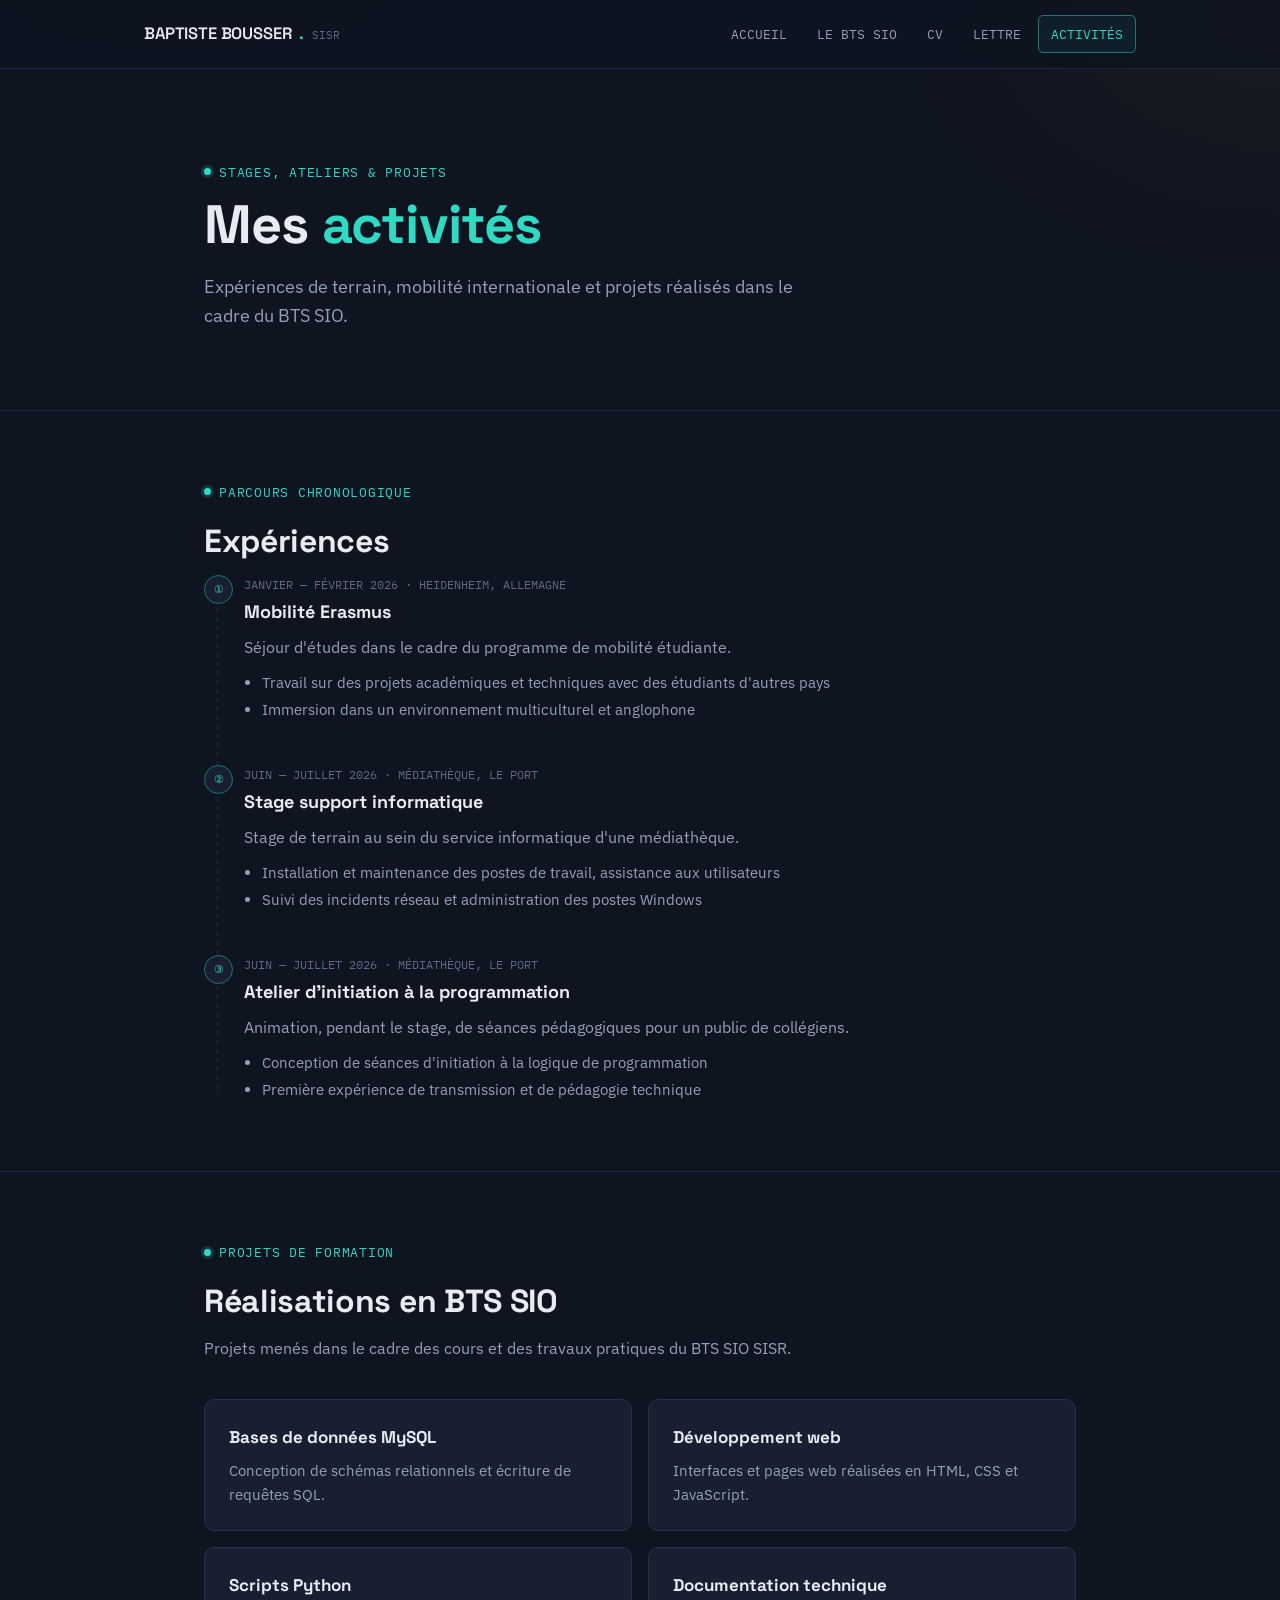
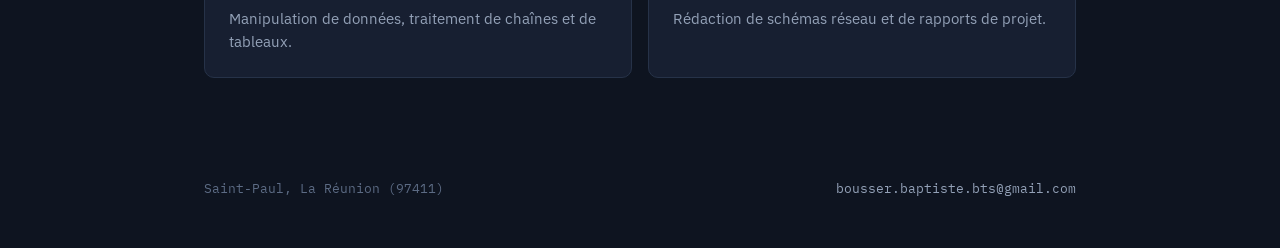
==== activites.html @ fcf5a65e "Add files via upload" ====
<!DOCTYPE html>
<html lang="fr">
<head>
<meta charset="UTF-8">
<meta name="viewport" content="width=device-width, initial-scale=1.0">
<title>Activités — Baptiste Bousser</title>
<link rel="stylesheet" href="style.css">
</head>
<body>

<header class="site-header">
  <div class="wrap">
    <a href="index.html" class="brand">BAPTISTE&nbsp;BOUSSER<span class="dot">.</span><small>SISR</small></a>
    <button class="navtoggle" aria-label="Ouvrir le menu">☰</button>
    <nav class="mainnav">
      <a href="index.html">ACCUEIL</a>
      <a href="bts.html">LE BTS SIO</a>
      <a href="cv.html">CV</a>
      <a href="lettre.html">LETTRE</a>
      <a href="activites.html">ACTIVITÉS</a>
    </nav>
  </div>
</header>

<main>
  <section class="hero" style="padding-bottom:50px;">
    <div class="wrap">
      <p class="eyebrow">STAGES, ATELIERS & PROJETS</p>
      <h1>Mes <em>activités</em></h1>
      <p class="lede">Expériences de terrain, mobilité internationale et projets réalisés dans le cadre du BTS SIO.</p>
    </div>
  </section>

  <section>
    <div class="wrap">
      <p class="eyebrow">PARCOURS CHRONOLOGIQUE</p>
      <h2 class="h-title">Expériences</h2>
      <div class="trace">
        <div class="hop" data-hop="①">
          <div class="hop-meta">JANVIER — FÉVRIER 2026 · HEIDENHEIM, ALLEMAGNE</div>
          <h3>Mobilité Erasmus</h3>
          <p style="color:var(--text-dim); margin:0 0 6px;">Séjour d'études dans le cadre du programme de mobilité étudiante.</p>
          <ul>
            <li>Travail sur des projets académiques et techniques avec des étudiants d'autres pays</li>
            <li>Immersion dans un environnement multiculturel et anglophone</li>
          </ul>
        </div>
        <div class="hop" data-hop="②">
          <div class="hop-meta">JUIN — JUILLET 2026 · MÉDIATHÈQUE, LE PORT</div>
          <h3>Stage support informatique</h3>
          <p style="color:var(--text-dim); margin:0 0 6px;">Stage de terrain au sein du service informatique d'une médiathèque.</p>
          <ul>
            <li>Installation et maintenance des postes de travail, assistance aux utilisateurs</li>
            <li>Suivi des incidents réseau et administration des postes Windows</li>
          </ul>
        </div>
        <div class="hop" data-hop="③">
          <div class="hop-meta">JUIN — JUILLET 2026 · MÉDIATHÈQUE, LE PORT</div>
          <h3>Atelier d'initiation à la programmation</h3>
          <p style="color:var(--text-dim); margin:0 0 6px;">Animation, pendant le stage, de séances pédagogiques pour un public de collégiens.</p>
          <ul>
            <li>Conception de séances d'initiation à la logique de programmation</li>
            <li>Première expérience de transmission et de pédagogie technique</li>
          </ul>
        </div>
      </div>
    </div>
  </section>

  <section style="border-bottom:none;">
    <div class="wrap">
      <p class="eyebrow">PROJETS DE FORMATION</p>
      <h2 class="h-title">Réalisations en BTS SIO</h2>
      <p class="h-sub">Projets menés dans le cadre des cours et des travaux pratiques du BTS SIO SISR.</p>
      <div class="grid">
        <div class="card">
          <h3>Bases de données MySQL</h3>
          <p>Conception de schémas relationnels et écriture de requêtes SQL.</p>
        </div>
        <div class="card">
          <h3>Développement web</h3>
          <p>Interfaces et pages web réalisées en HTML, CSS et JavaScript.</p>
        </div>
        <div class="card">
          <h3>Scripts Python</h3>
          <p>Manipulation de données, traitement de chaînes et de tableaux.</p>
        </div>
        <div class="card">
          <h3>Documentation technique</h3>
          <p>Rédaction de schémas réseau et de rapports de projet.</p>
        </div>
      </div>
    </div>
  </section>
</main>

<footer>
  <div class="wrap" style="display:flex; justify-content:space-between; flex-wrap:wrap; gap:10px; width:100%;">
    <span>Saint-Paul, La Réunion (97411)</span>
    <a href="mailto:bousser.baptiste.bts@gmail.com">bousser.baptiste.bts@gmail.com</a>
  </div>
</footer>

<script src="script.js"></script>
</body>
</html>
---- style.css ----
/* ============================================================
   Portfolio Baptiste BOUSSER — BTS SIO (SISR)
   Palette : lagon technique — fond ardoise, accent turquoise
   ============================================================ */

@import url('https://fonts.googleapis.com/css2?family=Space+Grotesk:wght@500;600;700&family=IBM+Plex+Sans:wght@400;500;600&family=IBM+Plex+Mono:wght@400;500&display=swap');

:root{
  --bg: #0E1420;
  --bg-alt: #141C2C;
  --bg-card: #171F31;
  --line: #263248;
  --line-soft: #1D283C;
  --text: #E7ECF3;
  --text-dim: #93A1B7;
  --text-faint: #5C6B84;
  --cyan: #2FD9C4;
  --cyan-dim: #1B7A6F;
  --amber: #F2A94E;

  --font-display: 'Space Grotesk', sans-serif;
  --font-body: 'IBM Plex Sans', sans-serif;
  --font-mono: 'IBM Plex Mono', monospace;

  --max: 920px;
}

*{ box-sizing: border-box; }
html{ scroll-behavior: smooth; }

@media (prefers-reduced-motion: reduce){
  html{ scroll-behavior: auto; }
  *{ animation-duration: 0.001ms !important; animation-iteration-count: 1 !important; transition-duration: 0.001ms !important; }
}

body{
  margin: 0;
  background: var(--bg);
  background-image:
    radial-gradient(ellipse 900px 500px at 15% -10%, rgba(47,217,196,0.08), transparent 60%),
    radial-gradient(ellipse 700px 500px at 100% 0%, rgba(242,169,78,0.05), transparent 55%);
  color: var(--text);
  font-family: var(--font-body);
  font-size: 16px;
  line-height: 1.6;
  -webkit-font-smoothing: antialiased;
}

a{ color: inherit; }
img{ max-width: 100%; display: block; }

::selection{ background: var(--cyan); color: #08201C; }

:focus-visible{
  outline: 2px solid var(--cyan);
  outline-offset: 3px;
  border-radius: 2px;
}

.wrap{
  max-width: var(--max);
  margin: 0 auto;
  padding: 0 24px;
}

/* ---------- eyebrow / mono labels ---------- */
.eyebrow{
  font-family: var(--font-mono);
  font-size: 12.5px;
  letter-spacing: 0.06em;
  color: var(--cyan);
  display: inline-flex;
  align-items: center;
  gap: 8px;
  text-transform: none;
  margin: 0 0 14px;
}
.eyebrow::before{
  content: "";
  width: 7px; height: 7px;
  border-radius: 50%;
  background: var(--cyan);
  box-shadow: 0 0 0 3px rgba(47,217,196,0.18);
  animation: pulse 2.4s ease-in-out infinite;
  flex-shrink: 0;
}
@keyframes pulse{
  0%, 100% { opacity: 1; }
  50% { opacity: 0.4; }
}

/* ---------- header / nav ---------- */
.site-header{
  position: sticky;
  top: 0;
  z-index: 50;
  background: rgba(14,20,32,0.88);
  backdrop-filter: blur(10px);
  border-bottom: 1px solid var(--line-soft);
}
.site-header .wrap{
  display: flex;
  align-items: center;
  justify-content: space-between;
  height: 68px;
  max-width: 1040px;
}
.brand{
  font-family: var(--font-display);
  font-weight: 600;
  font-size: 16.5px;
  letter-spacing: -0.01em;
  text-decoration: none;
  display: flex;
  align-items: baseline;
  gap: 8px;
}
.brand .dot{ color: var(--cyan); }
.brand small{
  font-family: var(--font-mono);
  font-size: 11px;
  color: var(--text-faint);
  font-weight: 400;
}

nav.mainnav{
  display: flex;
  gap: 4px;
  font-family: var(--font-mono);
  font-size: 12.5px;
}
nav.mainnav a{
  text-decoration: none;
  color: var(--text-dim);
  padding: 8px 12px;
  border-radius: 5px;
  border: 1px solid transparent;
  transition: color .15s ease, border-color .15s ease, background .15s ease;
  white-space: nowrap;
}
nav.mainnav a:hover{
  color: var(--text);
  border-color: var(--line);
}
nav.mainnav a.active{
  color: var(--cyan);
  border-color: var(--cyan-dim);
  background: rgba(47,217,196,0.06);
}

.navtoggle{
  display: none;
  background: none;
  border: 1px solid var(--line);
  color: var(--text);
  border-radius: 6px;
  width: 38px; height: 38px;
  font-family: var(--font-mono);
  cursor: pointer;
}

@media (max-width: 720px){
  .navtoggle{ display: block; }
  nav.mainnav{
    display: none;
    position: absolute;
    top: 68px; left: 0; right: 0;
    flex-direction: column;
    background: var(--bg-alt);
    border-bottom: 1px solid var(--line-soft);
    padding: 10px 24px 18px;
    gap: 2px;
  }
  nav.mainnav.open{ display: flex; }
  nav.mainnav a{ padding: 11px 8px; }
}

/* ---------- hero ---------- */
.hero{
  padding: 88px 0 70px;
  border-bottom: 1px solid var(--line-soft);
}
.hero h1{
  font-family: var(--font-display);
  font-size: clamp(34px, 5.4vw, 54px);
  line-height: 1.06;
  letter-spacing: -0.015em;
  margin: 0 0 20px;
}
.hero h1 em{
  font-style: normal;
  color: var(--cyan);
}
.hero p.lede{
  font-size: 18px;
  color: var(--text-dim);
  max-width: 56ch;
  margin: 0 0 30px;
}
.prompt{
  font-family: var(--font-mono);
  font-size: 13.5px;
  color: var(--text-dim);
  background: var(--bg-card);
  border: 1px solid var(--line);
  border-radius: 8px;
  padding: 12px 16px;
  display: inline-flex;
  align-items: center;
  gap: 10px;
  max-width: 100%;
  overflow-x: auto;
}
.prompt .path{ color: var(--cyan); }
.cursor{
  display: inline-block;
  width: 8px; height: 15px;
  background: var(--cyan);
  animation: blink 1.1s steps(1) infinite;
}
@keyframes blink{ 50%{ opacity: 0; } }

/* ---------- section basics ---------- */
section{ padding: 66px 0; border-bottom: 1px solid var(--line-soft); }
section:last-of-type{ border-bottom: none; }

h2.h-title{
  font-family: var(--font-display);
  font-size: clamp(24px, 3.4vw, 32px);
  letter-spacing: -0.01em;
  margin: 0 0 8px;
}
p.h-sub{
  color: var(--text-dim);
  max-width: 60ch;
  margin: 0 0 38px;
}

/* ---------- cards / grid ---------- */
.grid{
  display: grid;
  grid-template-columns: repeat(2, 1fr);
  gap: 16px;
}
@media (max-width: 640px){ .grid{ grid-template-columns: 1fr; } }

.card{
  background: var(--bg-card);
  border: 1px solid var(--line);
  border-radius: 10px;
  padding: 24px;
  transition: border-color .15s ease, transform .15s ease;
}
.card:hover{ border-color: var(--cyan-dim); }
.card h3{
  font-family: var(--font-display);
  font-size: 17px;
  margin: 0 0 8px;
}
.card p{ color: var(--text-dim); margin: 0; font-size: 14.5px; }

/* ---------- tags (skills, ports) ---------- */
.tags{ display: flex; flex-wrap: wrap; gap: 8px; }
.tag{
  font-family: var(--font-mono);
  font-size: 12.5px;
  color: var(--cyan);
  border: 1px solid var(--cyan-dim);
  background: rgba(47,217,196,0.05);
  padding: 5px 10px;
  border-radius: 5px;
  white-space: nowrap;
}
.tag.amber{ color: var(--amber); border-color: #7A5A28; background: rgba(242,169,78,0.06); }

/* ---------- trace / timeline ---------- */
.trace{
  position: relative;
  padding-left: 40px;
}
.trace::before{
  content: "";
  position: absolute;
  left: 13px; top: 6px; bottom: 6px;
  width: 1px;
  background: repeating-linear-gradient(to bottom, var(--line) 0 4px, transparent 4px 9px);
}
.hop{
  position: relative;
  padding-bottom: 40px;
}
.hop:last-child{ padding-bottom: 0; }
.hop::before{
  content: attr(data-hop);
  position: absolute;
  left: -40px; top: 0;
  width: 27px; height: 27px;
  border-radius: 50%;
  background: var(--bg-card);
  border: 1px solid var(--cyan-dim);
  color: var(--cyan);
  font-family: var(--font-mono);
  font-size: 11px;
  display: flex; align-items: center; justify-content: center;
}
.hop .hop-meta{
  font-family: var(--font-mono);
  font-size: 12px;
  color: var(--text-faint);
  margin-bottom: 4px;
}
.hop h3{
  font-family: var(--font-display);
  font-size: 18px;
  margin: 0 0 8px;
}
.hop ul{ margin: 10px 0 0; padding-left: 18px; color: var(--text-dim); font-size: 14.5px; }
.hop li{ margin-bottom: 4px; }

/* ---------- buttons ---------- */
.btn{
  font-family: var(--font-mono);
  font-size: 13px;
  text-decoration: none;
  display: inline-flex;
  align-items: center;
  gap: 8px;
  padding: 11px 18px;
  border-radius: 7px;
  border: 1px solid var(--cyan-dim);
  color: var(--cyan);
  transition: background .15s ease, color .15s ease;
}
.btn:hover{ background: var(--cyan); color: #08201C; }
.btn.solid{ background: var(--cyan); color: #08201C; }
.btn.solid:hover{ background: #26bfac; }
.btn-row{ display: flex; gap: 12px; flex-wrap: wrap; }

/* ---------- footer ---------- */
footer{
  padding: 34px 0 50px;
  font-family: var(--font-mono);
  font-size: 12.5px;
  color: var(--text-faint);
  display: flex;
  justify-content: space-between;
  flex-wrap: wrap;
  gap: 10px;
}
footer a{ color: var(--text-dim); text-decoration: none; }
footer a:hover{ color: var(--cyan); }

/* ---------- misc content ---------- */
.two-col{
  display: grid;
  grid-template-columns: 1.3fr 1fr;
  gap: 40px;
}
@media (max-width: 760px){ .two-col{ grid-template-columns: 1fr; } }

.kv{ font-family: var(--font-mono); font-size: 13.5px; color: var(--text-dim); }
.kv b{ color: var(--text); font-weight: 500; }
.kv-list{ display: flex; flex-direction: column; gap: 8px; margin: 0 0 22px; }

blockquote.letter{
  font-family: var(--font-body);
  font-size: 15.5px;
  line-height: 1.85;
  color: var(--text);
  background: var(--bg-card);
  border: 1px solid var(--line);
  border-left: 3px solid var(--cyan);
  border-radius: 4px;
  padding: 34px 36px;
  margin: 0;
}
blockquote.letter p{ margin: 0 0 16px; }
blockquote.letter p:last-child{ margin-bottom: 0; }
blockquote.letter .sign{ margin-top: 26px; font-weight: 500; }

.note{
  font-size: 13.5px;
  color: var(--text-faint);
  border-top: 1px dashed var(--line);
  padding-top: 16px;
  margin-top: 30px;
}
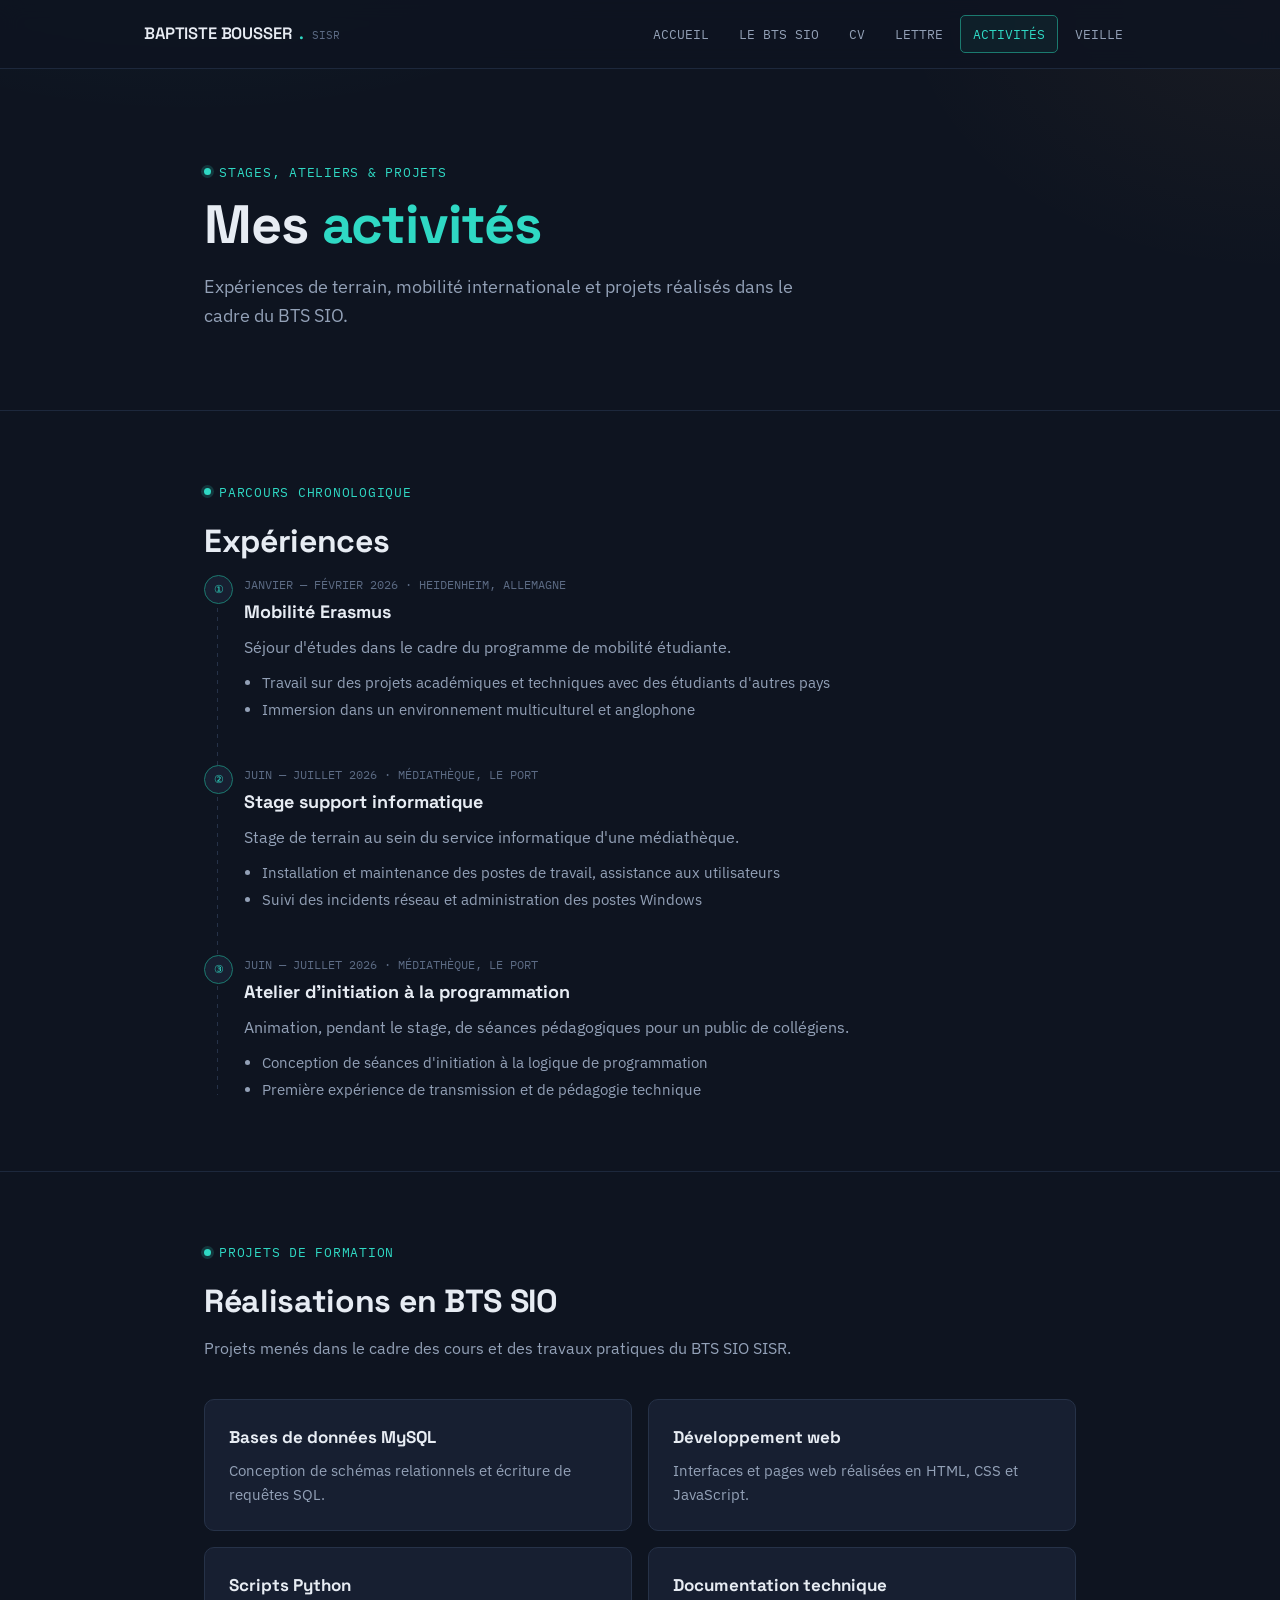
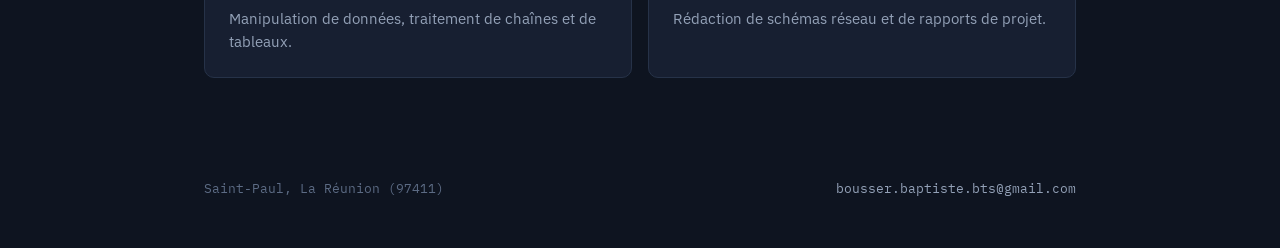
==== commit 9528f5e0: "Add files via upload" ====
--- a/activites.html
+++ b/activites.html
@@ -18,6 +18,7 @@
       <a href="cv.html">CV</a>
       <a href="lettre.html">LETTRE</a>
       <a href="activites.html">ACTIVITÉS</a>
+      <a href="veille.html">VEILLE</a>
     </nav>
   </div>
 </header>
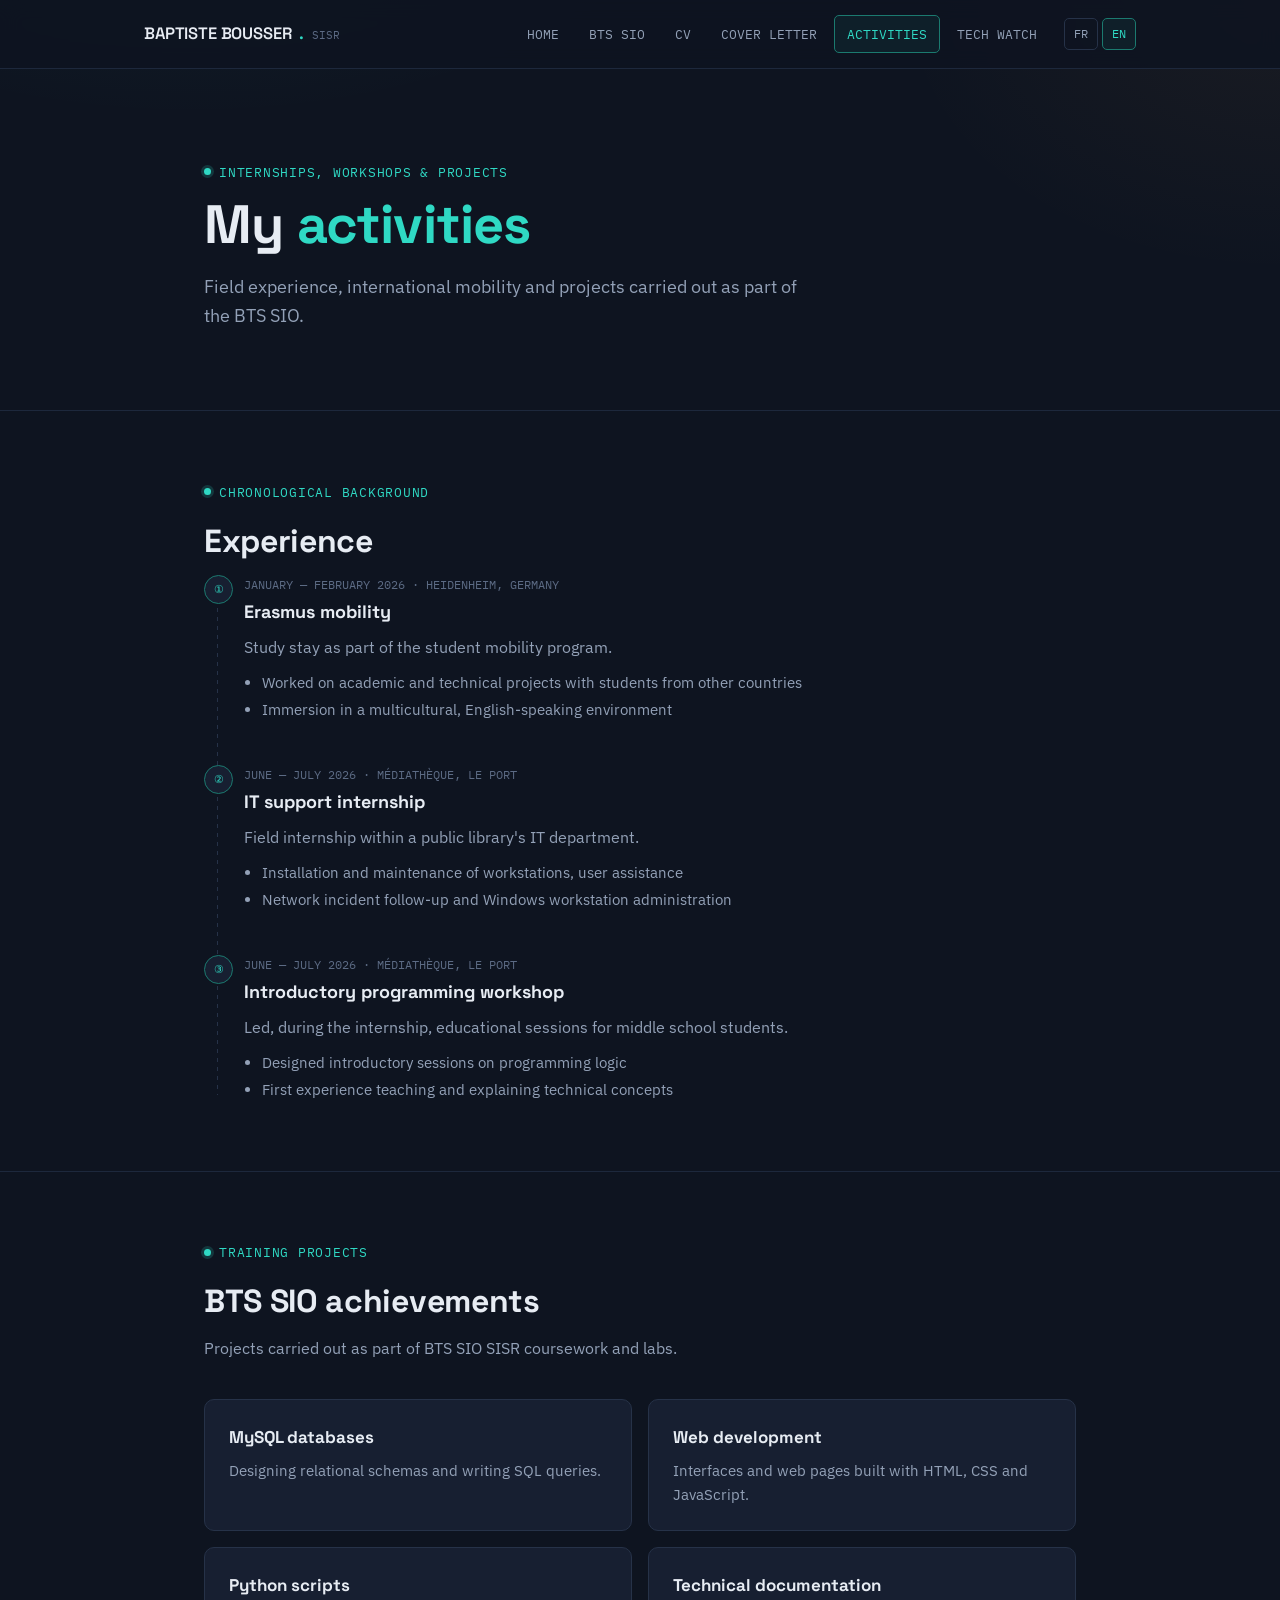
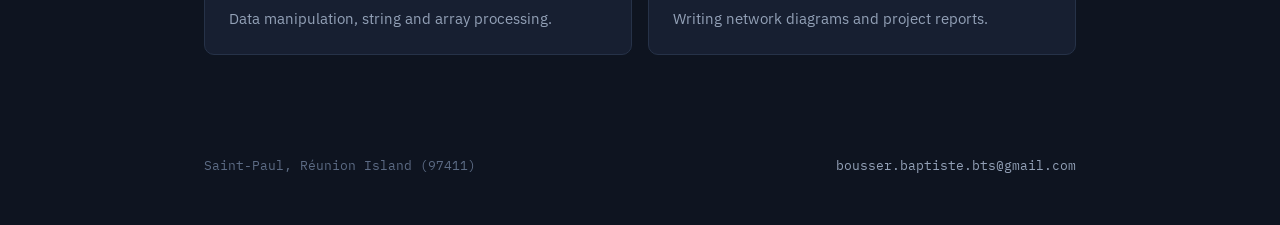
==== commit 3e393a86: "Add files via upload" ====
--- a/activites.html
+++ b/activites.html
@@ -1,67 +1,73 @@
 <!DOCTYPE html>
-<html lang="fr">
+<html lang="en">
 <head>
 <meta charset="UTF-8">
 <meta name="viewport" content="width=device-width, initial-scale=1.0">
-<title>Activités — Baptiste Bousser</title>
-<link rel="stylesheet" href="style.css">
+<title>Activities — Baptiste Bousser</title>
+<link rel="stylesheet" href="../style.css">
 </head>
 <body>
 
 <header class="site-header">
   <div class="wrap">
     <a href="index.html" class="brand">BAPTISTE&nbsp;BOUSSER<span class="dot">.</span><small>SISR</small></a>
-    <button class="navtoggle" aria-label="Ouvrir le menu">☰</button>
-    <nav class="mainnav">
-      <a href="index.html">ACCUEIL</a>
-      <a href="bts.html">LE BTS SIO</a>
-      <a href="cv.html">CV</a>
-      <a href="lettre.html">LETTRE</a>
-      <a href="activites.html">ACTIVITÉS</a>
-      <a href="veille.html">VEILLE</a>
-    </nav>
+    <div class="nav-group">
+      <nav class="mainnav">
+        <a href="index.html">HOME</a>
+        <a href="bts.html">BTS SIO</a>
+        <a href="cv.html">CV</a>
+        <a href="lettre.html">COVER LETTER</a>
+        <a href="activites.html">ACTIVITIES</a>
+        <a href="veille.html">TECH WATCH</a>
+      </nav>
+      <div class="langswitch">
+        <a href="../activites.html">FR</a>
+        <a href="activites.html" class="lang-active">EN</a>
+      </div>
+      <button class="navtoggle" aria-label="Open menu">☰</button>
+    </div>
   </div>
 </header>
 
 <main>
   <section class="hero" style="padding-bottom:50px;">
     <div class="wrap">
-      <p class="eyebrow">STAGES, ATELIERS & PROJETS</p>
-      <h1>Mes <em>activités</em></h1>
-      <p class="lede">Expériences de terrain, mobilité internationale et projets réalisés dans le cadre du BTS SIO.</p>
+      <p class="eyebrow">INTERNSHIPS, WORKSHOPS &amp; PROJECTS</p>
+      <h1>My <em>activities</em></h1>
+      <p class="lede">Field experience, international mobility and projects carried out as part of the BTS SIO.</p>
     </div>
   </section>
 
   <section>
     <div class="wrap">
-      <p class="eyebrow">PARCOURS CHRONOLOGIQUE</p>
-      <h2 class="h-title">Expériences</h2>
+      <p class="eyebrow">CHRONOLOGICAL BACKGROUND</p>
+      <h2 class="h-title">Experience</h2>
       <div class="trace">
         <div class="hop" data-hop="①">
-          <div class="hop-meta">JANVIER — FÉVRIER 2026 · HEIDENHEIM, ALLEMAGNE</div>
-          <h3>Mobilité Erasmus</h3>
-          <p style="color:var(--text-dim); margin:0 0 6px;">Séjour d'études dans le cadre du programme de mobilité étudiante.</p>
+          <div class="hop-meta">JANUARY — FEBRUARY 2026 · HEIDENHEIM, GERMANY</div>
+          <h3>Erasmus mobility</h3>
+          <p style="color:var(--text-dim); margin:0 0 6px;">Study stay as part of the student mobility program.</p>
           <ul>
-            <li>Travail sur des projets académiques et techniques avec des étudiants d'autres pays</li>
-            <li>Immersion dans un environnement multiculturel et anglophone</li>
+            <li>Worked on academic and technical projects with students from other countries</li>
+            <li>Immersion in a multicultural, English-speaking environment</li>
           </ul>
         </div>
         <div class="hop" data-hop="②">
-          <div class="hop-meta">JUIN — JUILLET 2026 · MÉDIATHÈQUE, LE PORT</div>
-          <h3>Stage support informatique</h3>
-          <p style="color:var(--text-dim); margin:0 0 6px;">Stage de terrain au sein du service informatique d'une médiathèque.</p>
+          <div class="hop-meta">JUNE — JULY 2026 · MÉDIATHÈQUE, LE PORT</div>
+          <h3>IT support internship</h3>
+          <p style="color:var(--text-dim); margin:0 0 6px;">Field internship within a public library's IT department.</p>
           <ul>
-            <li>Installation et maintenance des postes de travail, assistance aux utilisateurs</li>
-            <li>Suivi des incidents réseau et administration des postes Windows</li>
+            <li>Installation and maintenance of workstations, user assistance</li>
+            <li>Network incident follow-up and Windows workstation administration</li>
           </ul>
         </div>
         <div class="hop" data-hop="③">
-          <div class="hop-meta">JUIN — JUILLET 2026 · MÉDIATHÈQUE, LE PORT</div>
-          <h3>Atelier d'initiation à la programmation</h3>
-          <p style="color:var(--text-dim); margin:0 0 6px;">Animation, pendant le stage, de séances pédagogiques pour un public de collégiens.</p>
+          <div class="hop-meta">JUNE — JULY 2026 · MÉDIATHÈQUE, LE PORT</div>
+          <h3>Introductory programming workshop</h3>
+          <p style="color:var(--text-dim); margin:0 0 6px;">Led, during the internship, educational sessions for middle school students.</p>
           <ul>
-            <li>Conception de séances d'initiation à la logique de programmation</li>
-            <li>Première expérience de transmission et de pédagogie technique</li>
+            <li>Designed introductory sessions on programming logic</li>
+            <li>First experience teaching and explaining technical concepts</li>
           </ul>
         </div>
       </div>
@@ -70,25 +76,25 @@
 
   <section style="border-bottom:none;">
     <div class="wrap">
-      <p class="eyebrow">PROJETS DE FORMATION</p>
-      <h2 class="h-title">Réalisations en BTS SIO</h2>
-      <p class="h-sub">Projets menés dans le cadre des cours et des travaux pratiques du BTS SIO SISR.</p>
+      <p class="eyebrow">TRAINING PROJECTS</p>
+      <h2 class="h-title">BTS SIO achievements</h2>
+      <p class="h-sub">Projects carried out as part of BTS SIO SISR coursework and labs.</p>
       <div class="grid">
         <div class="card">
-          <h3>Bases de données MySQL</h3>
-          <p>Conception de schémas relationnels et écriture de requêtes SQL.</p>
+          <h3>MySQL databases</h3>
+          <p>Designing relational schemas and writing SQL queries.</p>
         </div>
         <div class="card">
-          <h3>Développement web</h3>
-          <p>Interfaces et pages web réalisées en HTML, CSS et JavaScript.</p>
+          <h3>Web development</h3>
+          <p>Interfaces and web pages built with HTML, CSS and JavaScript.</p>
         </div>
         <div class="card">
-          <h3>Scripts Python</h3>
-          <p>Manipulation de données, traitement de chaînes et de tableaux.</p>
+          <h3>Python scripts</h3>
+          <p>Data manipulation, string and array processing.</p>
         </div>
         <div class="card">
-          <h3>Documentation technique</h3>
-          <p>Rédaction de schémas réseau et de rapports de projet.</p>
+          <h3>Technical documentation</h3>
+          <p>Writing network diagrams and project reports.</p>
         </div>
       </div>
     </div>
@@ -97,11 +103,11 @@
 
 <footer>
   <div class="wrap" style="display:flex; justify-content:space-between; flex-wrap:wrap; gap:10px; width:100%;">
-    <span>Saint-Paul, La Réunion (97411)</span>
+    <span>Saint-Paul, Réunion Island (97411)</span>
     <a href="mailto:bousser.baptiste.bts@gmail.com">bousser.baptiste.bts@gmail.com</a>
   </div>
 </footer>
 
-<script src="script.js"></script>
+<script src="../script.js"></script>
 </body>
 </html>
--- a/style.css
+++ b/style.css
@@ -148,6 +148,33 @@
   background: rgba(47,217,196,0.06);
 }
 
+.nav-group{
+  display: flex;
+  align-items: center;
+  gap: 14px;
+}
+
+.langswitch{
+  display: flex;
+  gap: 4px;
+  font-family: var(--font-mono);
+  font-size: 11.5px;
+}
+.langswitch a{
+  color: var(--text-dim);
+  text-decoration: none;
+  padding: 6px 9px;
+  border: 1px solid var(--line);
+  border-radius: 5px;
+  transition: color .15s ease, border-color .15s ease;
+}
+.langswitch a:hover{ color: var(--text); border-color: var(--cyan-dim); }
+.langswitch a.lang-active{
+  color: var(--cyan);
+  border-color: var(--cyan-dim);
+  background: rgba(47,217,196,0.06);
+}
+
 .navtoggle{
   display: none;
   background: none;
@@ -161,6 +188,7 @@
 
 @media (max-width: 720px){
   .navtoggle{ display: block; }
+  .nav-group{ gap: 8px; }
   nav.mainnav{
     display: none;
     position: absolute;
@@ -385,3 +413,45 @@
   padding-top: 16px;
   margin-top: 30px;
 }
+
+/* ---------- live feed ---------- */
+.live-feed{
+  border: 1px solid var(--line);
+  border-radius: 10px;
+  background: var(--bg-card);
+  padding: 6px 24px;
+}
+.live-item{
+  border-bottom: 1px dashed var(--line);
+  padding: 14px 0;
+}
+.live-item:last-child{ border-bottom: none; }
+.live-date{
+  font-family: var(--font-mono);
+  font-size: 11.5px;
+  color: var(--text-faint);
+  margin-bottom: 4px;
+}
+.live-item a{
+  color: var(--text);
+  text-decoration: none;
+  font-weight: 500;
+  font-size: 14.5px;
+}
+.live-item a:hover{ color: var(--cyan); }
+.live-badge{
+  display: inline-flex;
+  align-items: center;
+  gap: 6px;
+  font-family: var(--font-mono);
+  font-size: 11px;
+  color: var(--amber);
+  margin-left: 10px;
+}
+.live-badge::before{
+  content: "";
+  width: 6px; height: 6px;
+  border-radius: 50%;
+  background: var(--amber);
+  animation: pulse 2.4s ease-in-out infinite;
+}
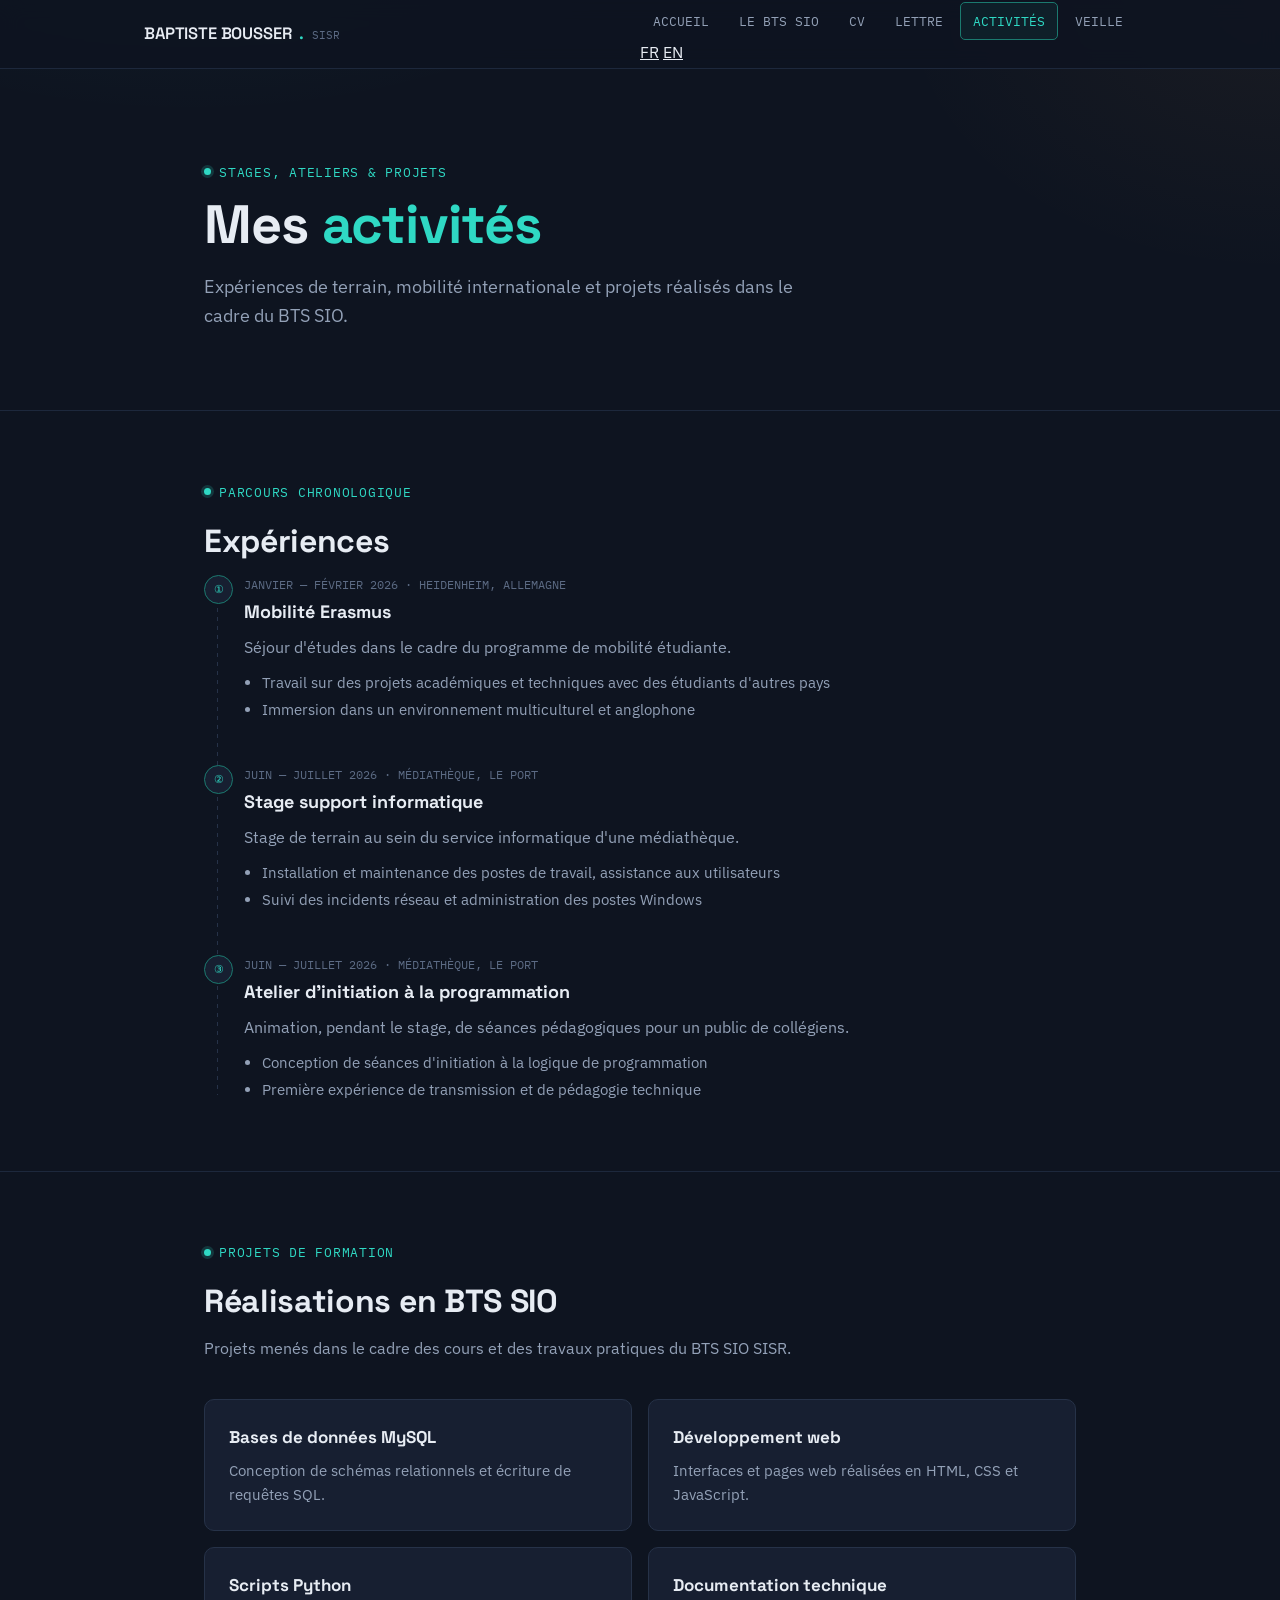
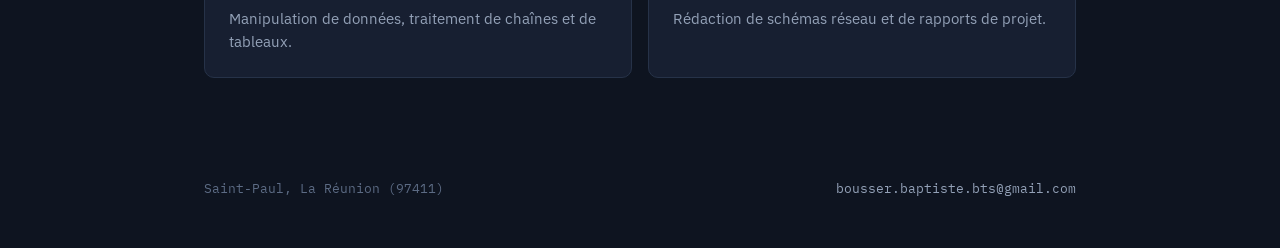
==== commit 15743641: "Add files via upload" ====
--- a/activites.html
+++ b/activites.html
@@ -1,10 +1,10 @@
 <!DOCTYPE html>
-<html lang="en">
+<html lang="fr">
 <head>
 <meta charset="UTF-8">
 <meta name="viewport" content="width=device-width, initial-scale=1.0">
-<title>Activities — Baptiste Bousser</title>
-<link rel="stylesheet" href="../style.css">
+<title>Activités — Baptiste Bousser</title>
+<link rel="stylesheet" href="style.css">
 </head>
 <body>
 
@@ -13,18 +13,18 @@
     <a href="index.html" class="brand">BAPTISTE&nbsp;BOUSSER<span class="dot">.</span><small>SISR</small></a>
     <div class="nav-group">
       <nav class="mainnav">
-        <a href="index.html">HOME</a>
-        <a href="bts.html">BTS SIO</a>
+        <a href="index.html">ACCUEIL</a>
+        <a href="bts.html">LE BTS SIO</a>
         <a href="cv.html">CV</a>
-        <a href="lettre.html">COVER LETTER</a>
-        <a href="activites.html">ACTIVITIES</a>
-        <a href="veille.html">TECH WATCH</a>
+        <a href="lettre.html">LETTRE</a>
+        <a href="activites.html">ACTIVITÉS</a>
+        <a href="veille.html">VEILLE</a>
       </nav>
       <div class="langswitch">
-        <a href="../activites.html">FR</a>
-        <a href="activites.html" class="lang-active">EN</a>
+        <a href="index.html" class="lang-active">FR</a>
+        <a href="en/index.html">EN</a>
       </div>
-      <button class="navtoggle" aria-label="Open menu">☰</button>
+      <button class="navtoggle" aria-label="Ouvrir le menu">☰</button>
     </div>
   </div>
 </header>
@@ -32,42 +32,42 @@
 <main>
   <section class="hero" style="padding-bottom:50px;">
     <div class="wrap">
-      <p class="eyebrow">INTERNSHIPS, WORKSHOPS &amp; PROJECTS</p>
-      <h1>My <em>activities</em></h1>
-      <p class="lede">Field experience, international mobility and projects carried out as part of the BTS SIO.</p>
+      <p class="eyebrow">STAGES, ATELIERS & PROJETS</p>
+      <h1>Mes <em>activités</em></h1>
+      <p class="lede">Expériences de terrain, mobilité internationale et projets réalisés dans le cadre du BTS SIO.</p>
     </div>
   </section>
 
   <section>
     <div class="wrap">
-      <p class="eyebrow">CHRONOLOGICAL BACKGROUND</p>
-      <h2 class="h-title">Experience</h2>
+      <p class="eyebrow">PARCOURS CHRONOLOGIQUE</p>
+      <h2 class="h-title">Expériences</h2>
       <div class="trace">
         <div class="hop" data-hop="①">
-          <div class="hop-meta">JANUARY — FEBRUARY 2026 · HEIDENHEIM, GERMANY</div>
-          <h3>Erasmus mobility</h3>
-          <p style="color:var(--text-dim); margin:0 0 6px;">Study stay as part of the student mobility program.</p>
+          <div class="hop-meta">JANVIER — FÉVRIER 2026 · HEIDENHEIM, ALLEMAGNE</div>
+          <h3>Mobilité Erasmus</h3>
+          <p style="color:var(--text-dim); margin:0 0 6px;">Séjour d'études dans le cadre du programme de mobilité étudiante.</p>
           <ul>
-            <li>Worked on academic and technical projects with students from other countries</li>
-            <li>Immersion in a multicultural, English-speaking environment</li>
+            <li>Travail sur des projets académiques et techniques avec des étudiants d'autres pays</li>
+            <li>Immersion dans un environnement multiculturel et anglophone</li>
           </ul>
         </div>
         <div class="hop" data-hop="②">
-          <div class="hop-meta">JUNE — JULY 2026 · MÉDIATHÈQUE, LE PORT</div>
-          <h3>IT support internship</h3>
-          <p style="color:var(--text-dim); margin:0 0 6px;">Field internship within a public library's IT department.</p>
+          <div class="hop-meta">JUIN — JUILLET 2026 · MÉDIATHÈQUE, LE PORT</div>
+          <h3>Stage support informatique</h3>
+          <p style="color:var(--text-dim); margin:0 0 6px;">Stage de terrain au sein du service informatique d'une médiathèque.</p>
           <ul>
-            <li>Installation and maintenance of workstations, user assistance</li>
-            <li>Network incident follow-up and Windows workstation administration</li>
+            <li>Installation et maintenance des postes de travail, assistance aux utilisateurs</li>
+            <li>Suivi des incidents réseau et administration des postes Windows</li>
           </ul>
         </div>
         <div class="hop" data-hop="③">
-          <div class="hop-meta">JUNE — JULY 2026 · MÉDIATHÈQUE, LE PORT</div>
-          <h3>Introductory programming workshop</h3>
-          <p style="color:var(--text-dim); margin:0 0 6px;">Led, during the internship, educational sessions for middle school students.</p>
+          <div class="hop-meta">JUIN — JUILLET 2026 · MÉDIATHÈQUE, LE PORT</div>
+          <h3>Atelier d'initiation à la programmation</h3>
+          <p style="color:var(--text-dim); margin:0 0 6px;">Animation, pendant le stage, de séances pédagogiques pour un public de collégiens.</p>
           <ul>
-            <li>Designed introductory sessions on programming logic</li>
-            <li>First experience teaching and explaining technical concepts</li>
+            <li>Conception de séances d'initiation à la logique de programmation</li>
+            <li>Première expérience de transmission et de pédagogie technique</li>
           </ul>
         </div>
       </div>
@@ -76,25 +76,25 @@
 
   <section style="border-bottom:none;">
     <div class="wrap">
-      <p class="eyebrow">TRAINING PROJECTS</p>
-      <h2 class="h-title">BTS SIO achievements</h2>
-      <p class="h-sub">Projects carried out as part of BTS SIO SISR coursework and labs.</p>
+      <p class="eyebrow">PROJETS DE FORMATION</p>
+      <h2 class="h-title">Réalisations en BTS SIO</h2>
+      <p class="h-sub">Projets menés dans le cadre des cours et des travaux pratiques du BTS SIO SISR.</p>
       <div class="grid">
         <div class="card">
-          <h3>MySQL databases</h3>
-          <p>Designing relational schemas and writing SQL queries.</p>
+          <h3>Bases de données MySQL</h3>
+          <p>Conception de schémas relationnels et écriture de requêtes SQL.</p>
         </div>
         <div class="card">
-          <h3>Web development</h3>
-          <p>Interfaces and web pages built with HTML, CSS and JavaScript.</p>
+          <h3>Développement web</h3>
+          <p>Interfaces et pages web réalisées en HTML, CSS et JavaScript.</p>
         </div>
         <div class="card">
-          <h3>Python scripts</h3>
-          <p>Data manipulation, string and array processing.</p>
+          <h3>Scripts Python</h3>
+          <p>Manipulation de données, traitement de chaînes et de tableaux.</p>
         </div>
         <div class="card">
-          <h3>Technical documentation</h3>
-          <p>Writing network diagrams and project reports.</p>
+          <h3>Documentation technique</h3>
+          <p>Rédaction de schémas réseau et de rapports de projet.</p>
         </div>
       </div>
     </div>
@@ -103,11 +103,11 @@
 
 <footer>
   <div class="wrap" style="display:flex; justify-content:space-between; flex-wrap:wrap; gap:10px; width:100%;">
-    <span>Saint-Paul, Réunion Island (97411)</span>
+    <span>Saint-Paul, La Réunion (97411)</span>
     <a href="mailto:bousser.baptiste.bts@gmail.com">bousser.baptiste.bts@gmail.com</a>
   </div>
 </footer>
 
-<script src="../script.js"></script>
+<script src="script.js"></script>
 </body>
 </html>
--- a/style.css
+++ b/style.css
@@ -148,33 +148,6 @@
   background: rgba(47,217,196,0.06);
 }
 
-.nav-group{
-  display: flex;
-  align-items: center;
-  gap: 14px;
-}
-
-.langswitch{
-  display: flex;
-  gap: 4px;
-  font-family: var(--font-mono);
-  font-size: 11.5px;
-}
-.langswitch a{
-  color: var(--text-dim);
-  text-decoration: none;
-  padding: 6px 9px;
-  border: 1px solid var(--line);
-  border-radius: 5px;
-  transition: color .15s ease, border-color .15s ease;
-}
-.langswitch a:hover{ color: var(--text); border-color: var(--cyan-dim); }
-.langswitch a.lang-active{
-  color: var(--cyan);
-  border-color: var(--cyan-dim);
-  background: rgba(47,217,196,0.06);
-}
-
 .navtoggle{
   display: none;
   background: none;
@@ -188,7 +161,6 @@
 
 @media (max-width: 720px){
   .navtoggle{ display: block; }
-  .nav-group{ gap: 8px; }
   nav.mainnav{
     display: none;
     position: absolute;
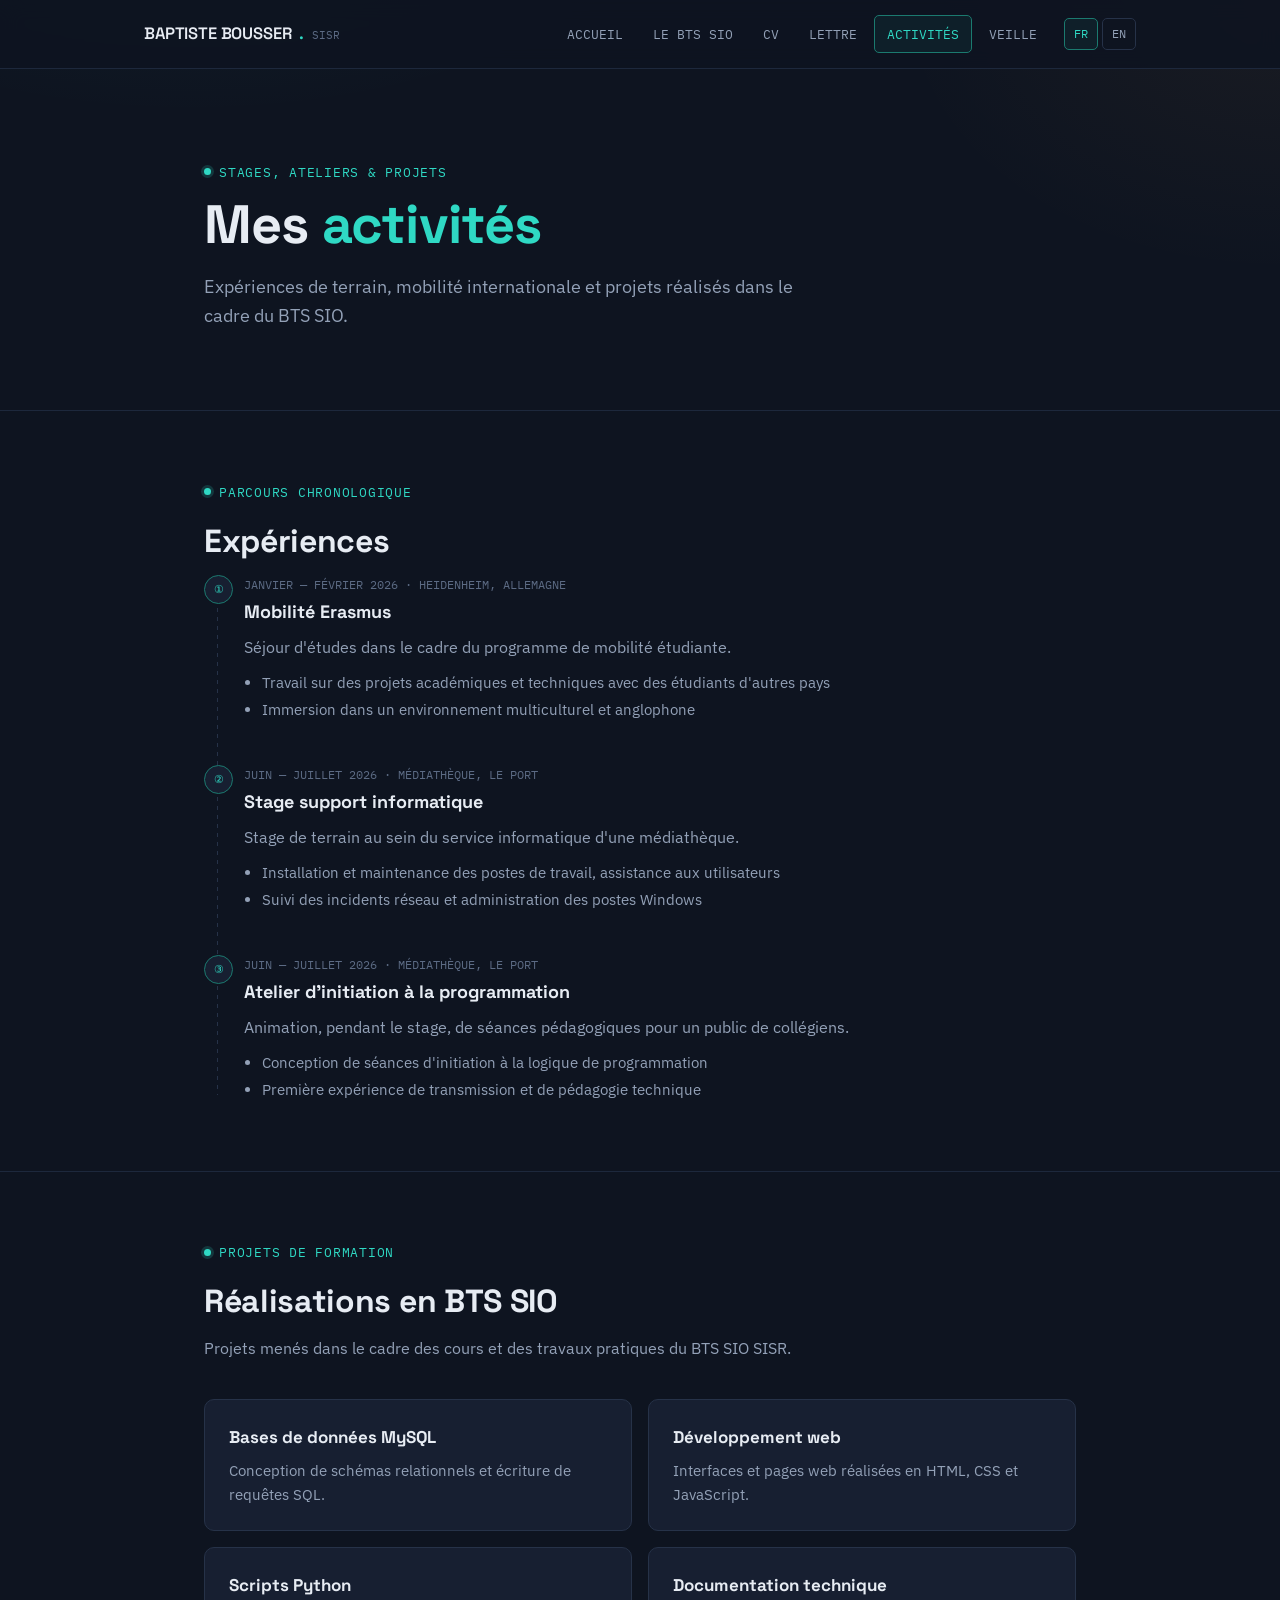
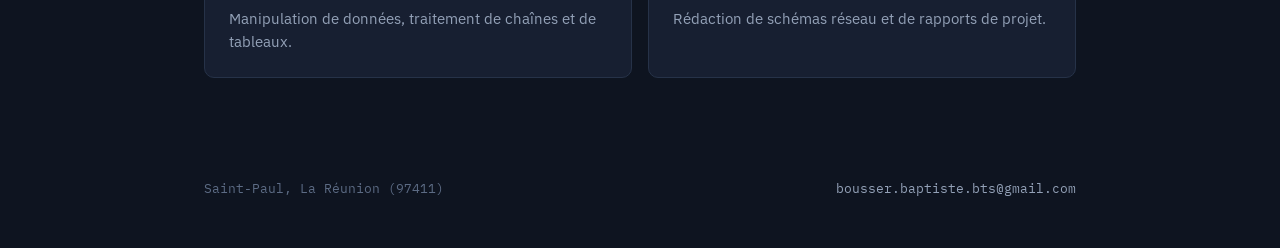
==== commit 6bb0ad31: "Add files via upload" ====
--- a/activites.html
+++ b/activites.html
@@ -21,8 +21,8 @@
         <a href="veille.html">VEILLE</a>
       </nav>
       <div class="langswitch">
-        <a href="index.html" class="lang-active">FR</a>
-        <a href="en/index.html">EN</a>
+        <a href="activites.html" class="lang-active">FR</a>
+        <a href="activites-en.html">EN</a>
       </div>
       <button class="navtoggle" aria-label="Ouvrir le menu">☰</button>
     </div>
--- a/style.css
+++ b/style.css
@@ -148,6 +148,33 @@
   background: rgba(47,217,196,0.06);
 }
 
+.nav-group{
+  display: flex;
+  align-items: center;
+  gap: 14px;
+}
+
+.langswitch{
+  display: flex;
+  gap: 4px;
+  font-family: var(--font-mono);
+  font-size: 11.5px;
+}
+.langswitch a{
+  color: var(--text-dim);
+  text-decoration: none;
+  padding: 6px 9px;
+  border: 1px solid var(--line);
+  border-radius: 5px;
+  transition: color .15s ease, border-color .15s ease;
+}
+.langswitch a:hover{ color: var(--text); border-color: var(--cyan-dim); }
+.langswitch a.lang-active{
+  color: var(--cyan);
+  border-color: var(--cyan-dim);
+  background: rgba(47,217,196,0.06);
+}
+
 .navtoggle{
   display: none;
   background: none;
@@ -161,6 +188,7 @@
 
 @media (max-width: 720px){
   .navtoggle{ display: block; }
+  .nav-group{ gap: 8px; }
   nav.mainnav{
     display: none;
     position: absolute;
